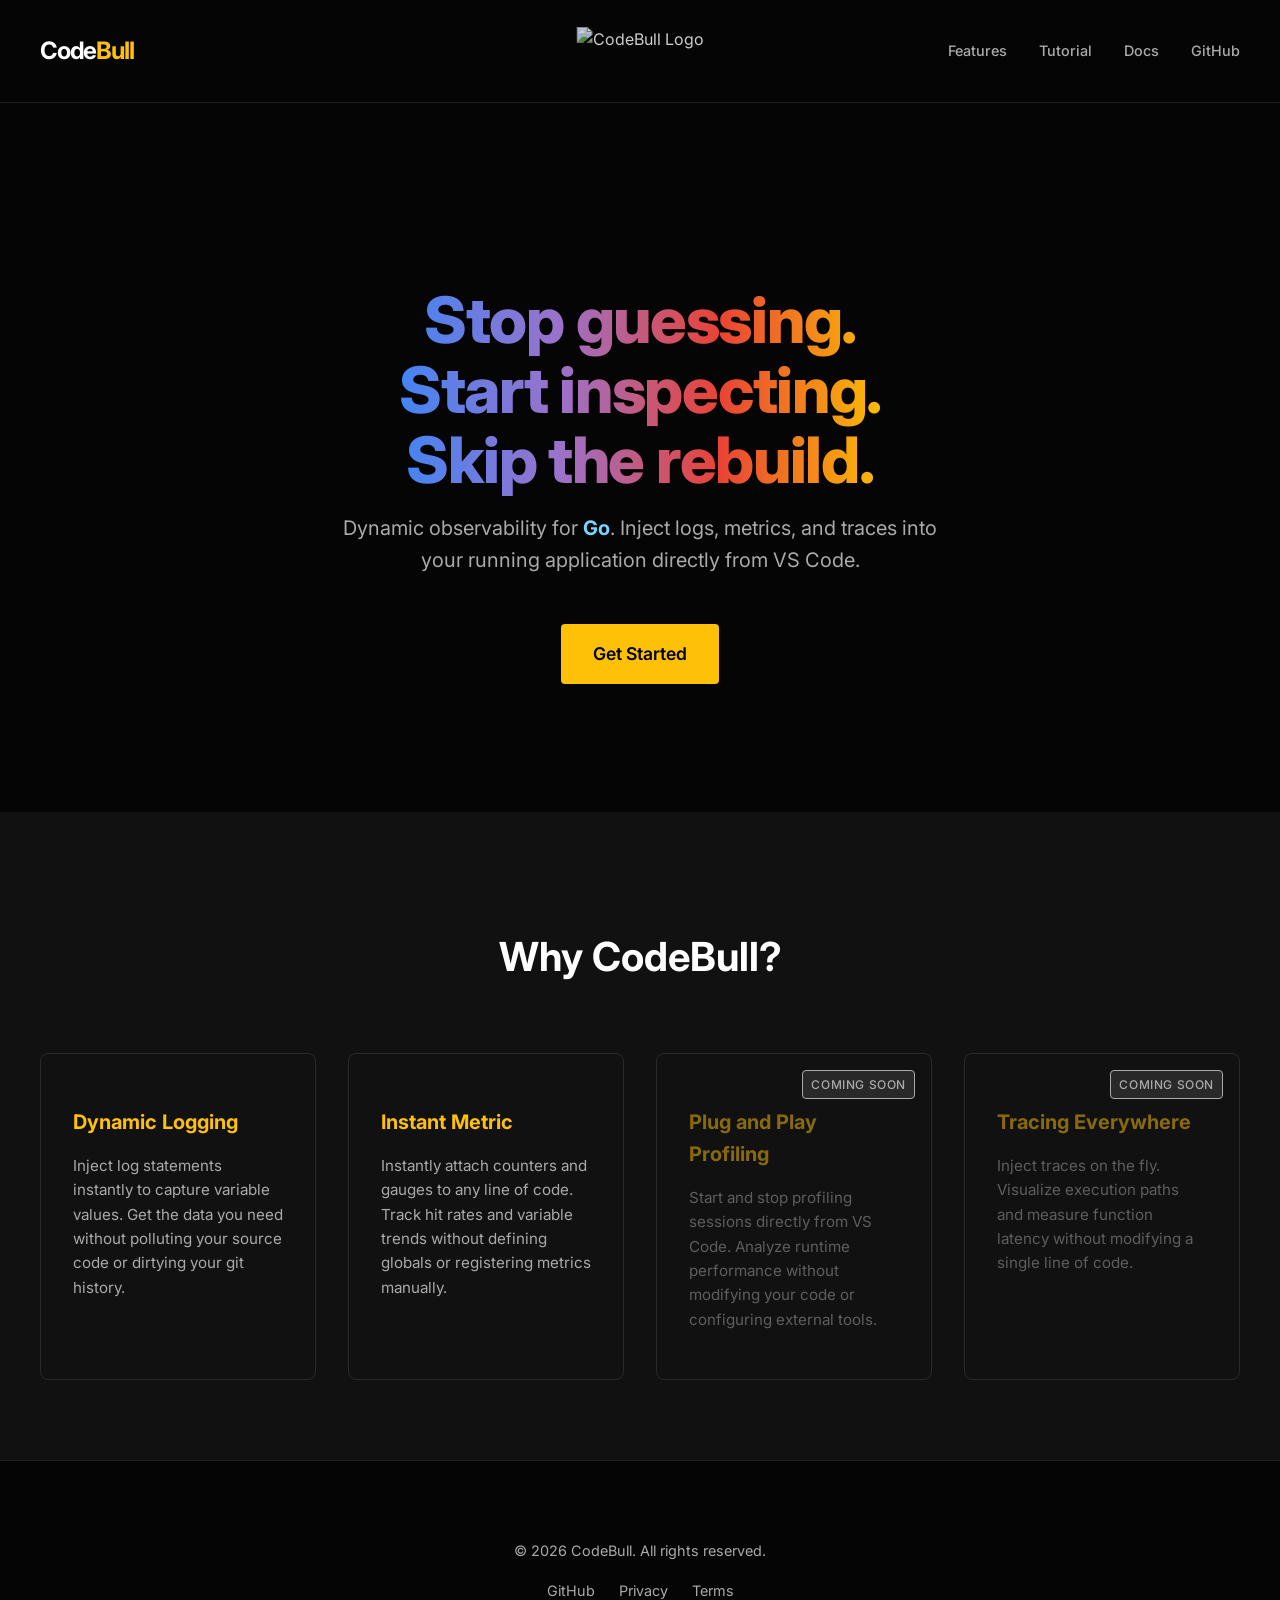
==== index.html @ eef42be6 "update website" ====
<!DOCTYPE html>
<html lang="en">

<head>
    <meta charset="UTF-8">
    <meta name="viewport" content="width=device-width, initial-scale=1.0">
    <title>CodeBull - Dynamic Instrument Solution</title>
    <link rel="stylesheet" href="style.css">
    <link rel="preconnect" href="https://fonts.googleapis.com">
    <link rel="preconnect" href="https://fonts.gstatic.com" crossorigin>
    <link href="https://fonts.googleapis.com/css2?family=Inter:wght@400;500;700;800&display=swap" rel="stylesheet">
</head>

<body>
    <header>
        <div class="container">
            <div class="logo">
                Code<span>Bull</span>
            </div>
            <div class="header-logo-center">
                <img src="asset/codebull-logo.png" alt="CodeBull Logo">
            </div>
            <nav>
                <ul>
                    <li><a href="index.html#features">Features</a></li>
                    <li><a href="tutorial.html">Tutorial</a></li>
                    <li><a href="docs.html">Docs</a></li>
                    <li><a href="https://github.com/0xbu11/codebull-extension" target="_blank">GitHub</a></li>
                </ul>
            </nav>
        </div>
    </header>

    <main>
        <section class="hero">
            <div class="container">
                <h1>Stop guessing.<br>Start inspecting.<br>Skip the rebuild.</h1>
                <p>Dynamic observability for <span class="highlight-go">Go</span>. Inject logs, metrics, and traces into
                    your running application directly
                    from VS Code.</p>
                <a href="https://marketplace.visualstudio.com/items?itemName=0xbu11.codebull" class="btn">Get
                    Started</a>
            </div>
        </section>

        <section id="features" class="features">
            <div class="container">
                <h2>Why CodeBull?</h2>
                <div class="grid">
                    <div class="feature-card">
                        <h3>Dynamic Logging</h3>
                        <p>Inject log statements instantly to capture variable values. Get the data you need without
                            polluting your source code or dirtying your git history.</p>
                    </div>
                    <div class="feature-card">
                        <h3>Instant Metric</h3>
                        <p>Instantly attach counters and gauges to any line of code. Track hit rates and variable trends
                            without defining globals or registering metrics manually.</p>
                    </div>
                    <div class="feature-card coming-soon">
                        <span class="coming-soon-badge">Coming Soon</span>
                        <h3>Plug and Play Profiling</h3>
                        <p>Start and stop profiling sessions directly from VS Code. Analyze runtime performance without
                            modifying your code or configuring external tools.</p>
                    </div>
                    <div class="feature-card coming-soon">
                        <span class="coming-soon-badge">Coming Soon</span>
                        <h3>Tracing Everywhere</h3>
                        <p>Inject traces on the fly. Visualize execution paths and measure function latency without
                            modifying a single line of code.</p>
                    </div>
                </div>
            </div>
        </section>
    </main>

    <footer>
        <div class="container">
            <p>&copy; 2026 CodeBull. All rights reserved.</p>
            <div class="links">
                <a href="https://github.com/0xbu11/codebull-extension">GitHub</a>
                <a href="#">Privacy</a>
                <a href="#">Terms</a>
            </div>
        </div>
    </footer>
</body>

</html>
---- style.css ----
/* Basic Setup */
:root {
  --color-bg: #050505;
  --color-text: #ffffff;
  --color-text-secondary: #aaaaaa;
  --color-accent: #FFC107;
  --color-accent-hover: #FFD54F;
  --color-surface: #111111;
  --font-family: 'Inter', system-ui, -apple-system, sans-serif;
  --max-width: 1200px;
  --spacing-unit: 1.5rem;
}

body {
  margin: 0;
  padding: 0;
  font-family: var(--font-family);
  background-color: var(--color-bg);
  color: var(--color-text);
  line-height: 1.6;
}

a {
  text-decoration: none;
  color: inherit;
  transition: color 0.2s;
}

a:hover {
  color: var(--color-accent);
}

/* Layout */
.container {
  max-width: var(--max-width);
  margin: 0 auto;
  padding: 0 var(--spacing-unit);
}

/* Header */
header {
  padding: 2rem 0;
  border-bottom: 1px solid rgba(255, 255, 255, 0.1);
}

header .container {
  display: flex;
  justify-content: space-between;
  align-items: center;
  position: relative;
}

.header-logo-center {
  position: absolute;
  left: 50%;
  top: 50%;
  transform: translate(-50%, -50%);
}

.header-logo-center img {
  height: 48px;
  width: auto;
  display: block;
  opacity: 0.8;
}

.logo {
  font-size: 1.5rem;
  font-weight: 700;
  letter-spacing: -0.05em;
}

.logo span {
  color: var(--color-accent);
}

nav ul {
  list-style: none;
  display: flex;
  gap: 2rem;
  margin: 0;
  padding: 0;
}

nav a {
  font-size: 0.9rem;
  font-weight: 500;
  color: var(--color-text-secondary);
}

nav a:hover,
nav a.active {
  color: var(--color-text);
}

/* Hero */
.hero {
  padding: 8rem 0;
  text-align: center;
}

.hero h1 {
  font-size: 4rem;
  font-weight: 800;
  margin-bottom: 1rem;
  line-height: 1.1;
  letter-spacing: -0.02em;
  background: linear-gradient(90deg, #4285F4, #9B72CB, #EA4335, #FBBC04);
  -webkit-background-clip: text;
  background-clip: text;
  color: transparent;
  width: fit-content;
  margin-left: auto;
  margin-right: auto;
}

.hero p {
  font-size: 1.25rem;
  color: var(--color-text-secondary);
  max-width: 600px;
  margin: 0 auto 3rem;
}

.highlight-go {
  color: #79D4FD;
  font-weight: 700;
}

.btn {
  display: inline-block;
  background-color: var(--color-accent);
  color: #000;
  padding: 1rem 2rem;
  border-radius: 4px;
  font-weight: 600;
  font-size: 1.1rem;
  transition: transform 0.2s, background-color 0.2s;
}

.btn:hover {
  background-color: var(--color-accent-hover);
  transform: translateY(-2px);
  color: #000;
}

/* Features */
.features {
  padding: 5rem 0;
  background-color: var(--color-surface);
}

.features h2 {
  text-align: center;
  font-size: 2.5rem;
  margin-bottom: 4rem;
}

.grid {
  display: grid;
  grid-template-columns: repeat(auto-fit, minmax(250px, 1fr));
  gap: 2rem;
}

.feature-card {
  padding: 2rem;
  border: 1px solid rgba(255, 255, 255, 0.1);
  border-radius: 8px;
  border-radius: 8px;
  transition: border-color 0.2s;
  position: relative;
  overflow: hidden;
}

.coming-soon-badge {
  position: absolute;
  top: 1rem;
  right: 1rem;
  background-color: rgba(255, 255, 255, 0.1);
  color: var(--color-icon);
  border: 1px solid var(--color-text-secondary);
  padding: 0.25rem 0.5rem;
  border-radius: 4px;
  font-size: 0.75rem;
  font-weight: 500;
  text-transform: uppercase;
  letter-spacing: 0.05em;
  color: var(--color-text-secondary);
}

.feature-card.coming-soon h3,
.feature-card.coming-soon p {
  opacity: 0.5;
}

.feature-card:hover {
  border-color: var(--color-accent);
}

.feature-card h3 {
  font-size: 1.25rem;
  margin-bottom: 1rem;
  color: var(--color-accent);
}

.feature-card p {
  color: var(--color-text-secondary);
  font-size: 0.95rem;
}

/* Footer */
footer {
  padding: 4rem 0;
  text-align: center;
  color: var(--color-text-secondary);
  border-top: 1px solid rgba(255, 255, 255, 0.1);
  font-size: 0.9rem;
}

footer .links {
  margin-top: 1rem;
  display: flex;
  justify-content: center;
  gap: 1.5rem;
}

/* Tutorial Page */
.page-header {
  padding: 6rem 0 4rem;
  text-align: center;
  background: linear-gradient(180deg, rgba(66, 133, 244, 0.05) 0%, transparent 100%);
}

.page-header h1 {
  font-size: 3rem;
  font-weight: 800;
  margin-bottom: 1rem;
}

.page-header p {
  font-size: 1.2rem;
  color: var(--color-text-secondary);
  max-width: 600px;
  margin: 0 auto;
}

.tutorial-steps {
  padding: 4rem 0;
}

.step {
  display: flex;
  align-items: center;
  gap: 4rem;
  margin-bottom: 6rem;
}

.step:nth-child(even) {
  flex-direction: row-reverse;
}

.step-content {
  flex: 1;
  position: relative;
}

.step-number {
  font-size: 6rem;
  font-weight: 900;
  color: rgba(255, 255, 255, 0.05);
  position: absolute;
  top: -3rem;
  left: -1rem;
  z-index: -1;
}

.step-content h2 {
  font-size: 2rem;
  margin-bottom: 1rem;
  color: var(--color-accent);
}

.step-content p {
  font-size: 1.1rem;
  color: var(--color-text-secondary);
}

.step-image {
  flex: 1;
  background: var(--color-surface);
  border: 1px solid rgba(255, 255, 255, 0.1);
  border-radius: 8px;
  overflow: hidden;
  box-shadow: 0 4px 20px rgba(0, 0, 0, 0.3);
  position: relative;
  /* For zoom hint positioning */
}

.step-image img {
  width: 100%;
  height: auto;
  display: block;
  cursor: zoom-in;
  /* Indicate clickable */
  transition: transform 0.3s ease;
}

/* Zoom hint on hover */
.step-image:hover::after {
  content: "Click to zoom";
  position: absolute;
  bottom: 1rem;
  right: 1rem;
  background: rgba(0, 0, 0, 0.8);
  color: #fff;
  padding: 0.5rem 1rem;
  border-radius: 20px;
  font-size: 0.85rem;
  font-weight: 500;
  opacity: 0;
  pointer-events: none;
  transition: opacity 0.3s ease;
  backdrop-filter: blur(4px);
  border: 1px solid rgba(255, 255, 255, 0.1);
}

.step-image:hover:has(img)::after {
  opacity: 1;
}

/* Fallback for browsers not supporting :has or if the previous selector is too specific/tricky */
/* Simplified version that assumes .step-image has an img if we want to show the hint. 
   Actually, strict CSS :has support might be limited in some envs, but we'll assume modern. 
   If not, just .step-image:hover::after is fine, but it might show on placeholders. 
   Let's just use a JS class or rely on the fact that placeholders don't have img tags usually or we can target .step-image img directly? 
   No, the ::after needs to be on the container usually to be positioned relative to it EASILY using absolute positioning.
   
   Better approach: Only apply the hint if it contains an image.
   Since I cannot assume :has, I will just apply it to .step-image and maybe I should add a specific class like 'zoomable' to those with images in HTML?
   Or just let it be. If a placeholder is there, "Click to zoom" might appear.
   Wait, placeholders are .placeholder-img divs. They don't have the <img> tag directly inside .step-image usually?
   Looking at HTML:
   <div class="step-image">
      <div class="placeholder-img">...</div>
   </div>
   vs
   <div class="step-image">
      <img ...>
   </div>
   
   So I can target `.step-image:has(img):hover::after`. 
   If :has is not available, I'll just accept it might show on placeholders (which is not ideal) 
   OR I'll modify the HTML to add a class `zoomable` to the parent div. 
   I'll modify HTML to add `zoomable` class to the `.step-image` divs that contain images. 
   That's safer.
*/

.step-image.has-image {
  cursor: zoom-in;
}

.step-image.has-image:hover::after {
  content: "Click to zoom";
  position: absolute;
  bottom: 1rem;
  right: 1rem;
  background: rgba(0, 0, 0, 0.8);
  color: #fff;
  padding: 0.5rem 1rem;
  border-radius: 20px;
  font-size: 0.85rem;
  font-weight: 500;
  opacity: 1;
  /* Triggered by hover on parent */
  pointer-events: none;
  animation: fadeIn 0.3s;
  backdrop-filter: blur(4px);
  border: 1px solid rgba(255, 255, 255, 0.1);
}

/* Hide it by default for the transition logic - actually opacity 0 to 1 on hover is better */
.step-image.has-image::after {
  content: "Click to zoom";
  position: absolute;
  bottom: 1rem;
  right: 1rem;
  background: rgba(0, 0, 0, 0.8);
  color: #fff;
  padding: 0.5rem 1rem;
  border-radius: 20px;
  font-size: 0.85rem;
  font-weight: 500;
  opacity: 0;
  pointer-events: none;
  transition: opacity 0.3s ease;
  backdrop-filter: blur(4px);
  border: 1px solid rgba(255, 255, 255, 0.1);
}

.placeholder-img {
  width: 100%;
  height: 300px;
  display: flex;
  align-items: center;
  justify-content: center;
  background: #1e1e1e;
  color: #555;
  font-family: monospace;
  font-size: 1.2rem;
}

@media (max-width: 768px) {

  .step,
  .step:nth-child(even) {
    flex-direction: column;
    gap: 2rem;
  }

  .hero h1 {
    font-size: 2.5rem;
  }
}

/* Lightbox Modal */
.image-modal {
  display: none;
  position: fixed;
  z-index: 1000;
  top: 0;
  left: 0;
  width: 100%;
  height: 100%;
  background-color: rgba(0, 0, 0, 0.95);
  align-items: center;
  justify-content: center;
  opacity: 0;
  transition: opacity 0.3s ease;
  backdrop-filter: blur(5px);
}

.image-modal.active {
  display: flex;
  opacity: 1;
}

.image-modal img {
  max-width: 90%;
  max-height: 90%;
  object-fit: contain;
  border-radius: 4px;
  box-shadow: 0 0 30px rgba(0, 0, 0, 0.5);
  transform: scale(0.95);
  transition: transform 0.3s cubic-bezier(0.175, 0.885, 0.32, 1.275);
}

.image-modal.active img {
  transform: scale(1);
}

.image-modal-close {
  position: absolute;
  top: 2rem;
  right: 2rem;
  color: #fff;
  font-size: 2.5rem;
  cursor: pointer;
  background: none;
  border: none;
  padding: 0;
  line-height: 1;
  opacity: 0.7;
  transition: all 0.2s;
  width: 40px;
  height: 40px;
  display: flex;
  align-items: center;
  justify-content: center;
  border-radius: 50%;
}

.image-modal-close:hover {
  opacity: 1;
  background: rgba(255, 255, 255, 0.1);
}

/* Documentation Layout */
.docs-container {
  max-width: var(--max-width);
  margin: 0 auto;
  padding: 2rem var(--spacing-unit);
  display: flex;
  gap: 3rem;
  min-height: calc(100vh - 80px - 150px);
  /* Adjust based on header/footer height */
}

.docs-sidebar {
  width: 250px;
  flex-shrink: 0;
  position: sticky;
  top: 2rem;
  align-self: flex-start;
  border-right: 1px solid rgba(255, 255, 255, 0.1);
  padding-right: 1rem;
}

.docs-sidebar nav ul {
  display: flex;
  flex-direction: column;
  gap: 0.8rem;
}

.docs-sidebar nav a {
  color: var(--color-text-secondary);
  font-size: 0.95rem;
  display: block;
  padding: 0.2rem 0;
}

.docs-sidebar nav ul ul {
  margin-left: 1rem;
  margin-top: 0.5rem;
  border-left: 1px solid rgba(255, 255, 255, 0.1);
  padding-left: 1rem;
  gap: 0.5rem;
}

.docs-sidebar nav a:hover {
  color: var(--color-accent);
}

.docs-content {
  flex: 1;
  max-width: 800px;
}

.docs-content section {
  margin-bottom: 4rem;
  scroll-margin-top: 6rem;
  /* Hook for smooth scroll anchor positioning */
}

.docs-content h1 {
  font-size: 2.5rem;
  margin-bottom: 1.5rem;
}

.docs-content h2 {
  font-size: 1.8rem;
  margin-bottom: 1.5rem;
  padding-bottom: 0.5rem;
  border-bottom: 1px solid rgba(255, 255, 255, 0.1);
}

.docs-content h3 {
  font-size: 1.4rem;
  margin-bottom: 1rem;
  color: var(--color-accent);
}

.docs-content p,
.docs-content li {
  font-size: 1rem;
  line-height: 1.7;
  margin-bottom: 1rem;
  color: #e0e0e0;
}

.concept-card,
article {
  background: var(--color-surface);
  padding: 1.5rem;
  border-radius: 8px;
  margin-bottom: 1.5rem;
  border: 1px solid rgba(255, 255, 255, 0.05);
}

.code-block {
  background: #000;
  padding: 1rem;
  border-radius: 6px;
  border: 1px solid rgba(255, 255, 255, 0.1);
  overflow-x: auto;
  font-family: 'Fira Code', monospace;
  font-size: 0.9rem;
  color: #a5d6ff;
  margin: 1rem 0;
}

.docs-content dl dt {
  font-weight: 700;
  margin-top: 1.5rem;
  color: var(--color-text);
}

.docs-content dl dd {
  margin-left: 0;
  margin-top: 0.5rem;
  color: var(--color-text-secondary);
}

@media (max-width: 768px) {
  .docs-container {
    flex-direction: column;
  }

  .docs-sidebar {
    width: 100%;
    position: static;
    border-right: none;
    border-bottom: 1px solid rgba(255, 255, 255, 0.1);
    padding-bottom: 1rem;
    margin-bottom: 2rem;
  }
}
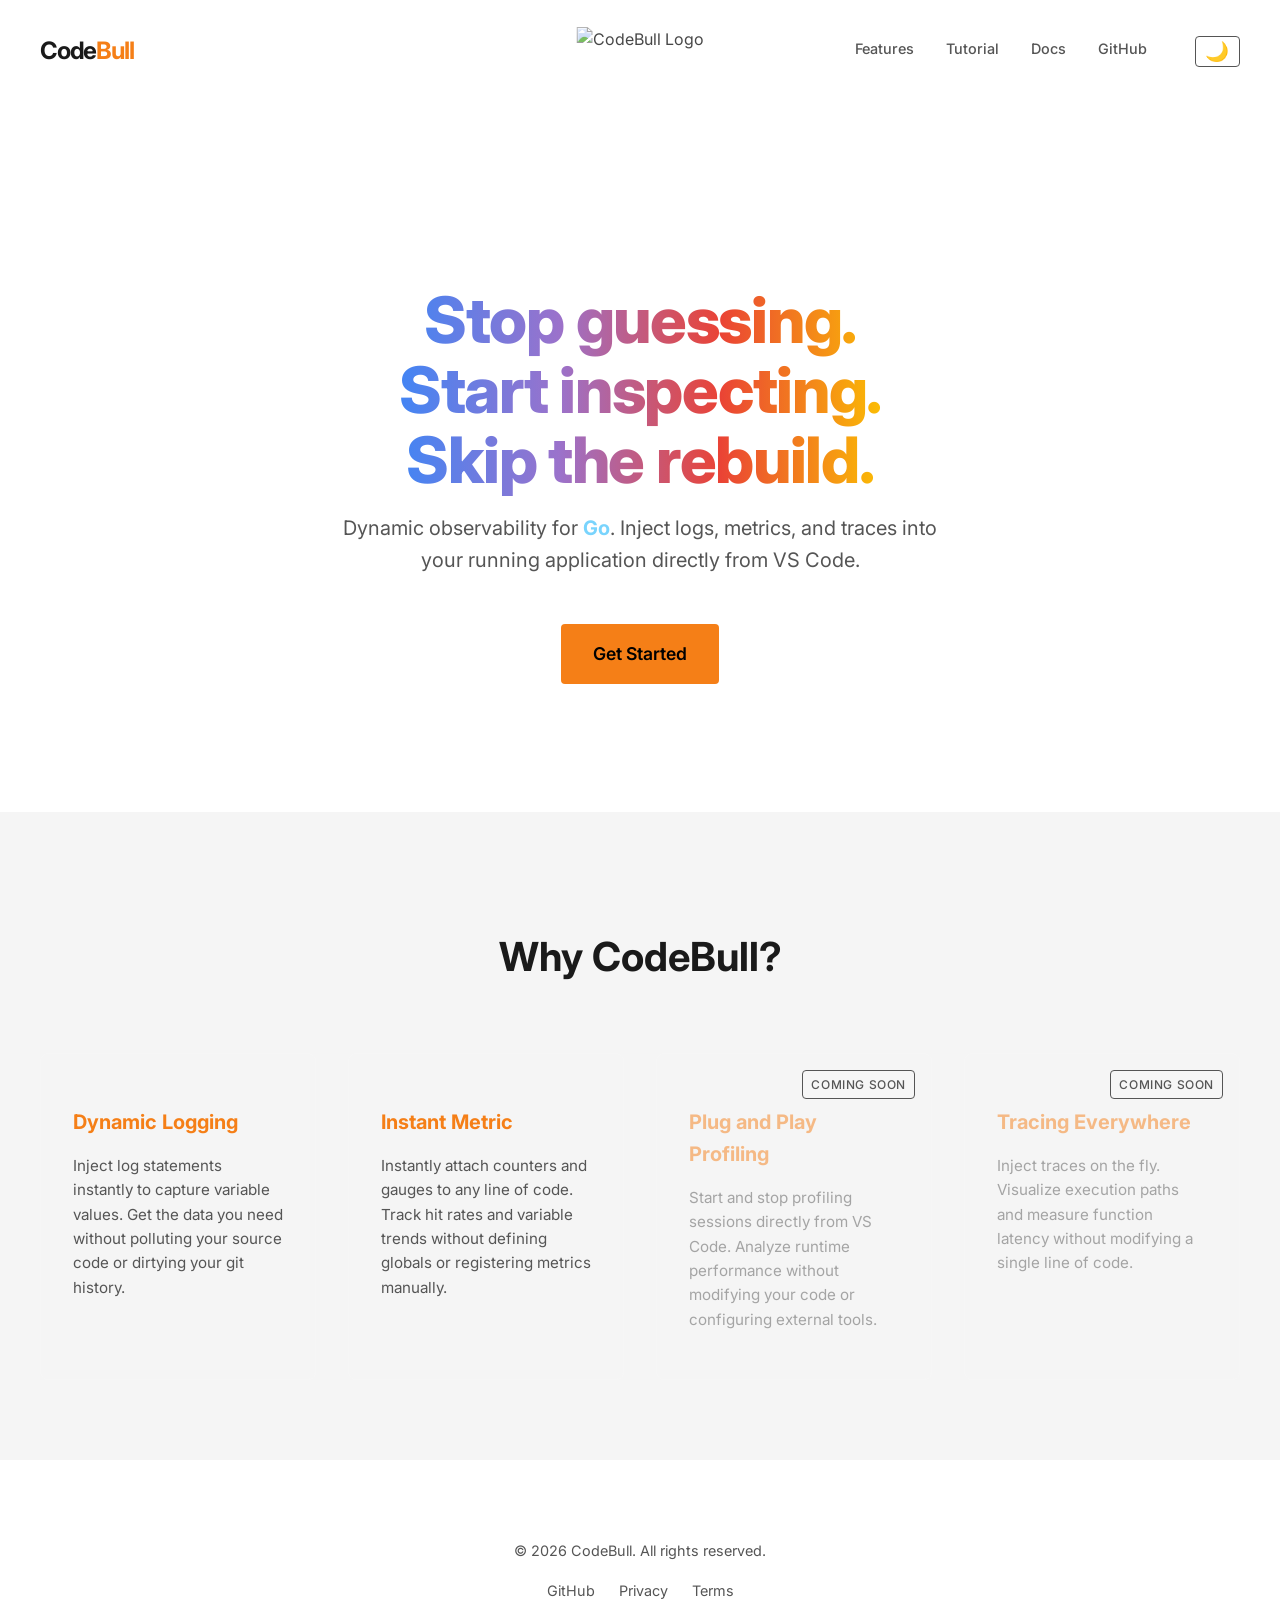
==== commit 6332f730: "add light theme" ====
--- a/index.html
+++ b/index.html
@@ -9,6 +9,7 @@
     <link rel="preconnect" href="https://fonts.googleapis.com">
     <link rel="preconnect" href="https://fonts.gstatic.com" crossorigin>
     <link href="https://fonts.googleapis.com/css2?family=Inter:wght@400;500;700;800&display=swap" rel="stylesheet">
+    <script src="theme.js"></script>
 </head>
 
 <body>
@@ -26,6 +27,7 @@
                     <li><a href="tutorial.html">Tutorial</a></li>
                     <li><a href="docs.html">Docs</a></li>
                     <li><a href="https://github.com/0xbu11/codebull-extension" target="_blank">GitHub</a></li>
+                    <li><button id="theme-toggle" class="theme-toggle" aria-label="Switch Theme">☀️</button></li>
                 </ul>
             </nav>
         </div>
--- a/style.css
+++ b/style.css
@@ -11,6 +11,46 @@
   --spacing-unit: 1.5rem;
 }
 
+[data-theme="light"] {
+  --color-bg: #ffffff;
+  --color-text: #1a1a1a;
+  --color-text-secondary: #555555;
+  --color-accent: #D32F2F;
+  /* A darker red/orange for contrast against white, or stick to gold but darker? Let's try a bold blue or keep the brand color but adjust readability. */
+  /* Actually, the hero gradient text is nice. Let's keep accent gold/yellow but make sure it's readable. */
+  --color-accent: #F57F17;
+  /* Darker Amber */
+  --color-accent-hover: #FF6F00;
+  --color-surface: #f5f5f5;
+  --color-border: #e0e0e0;
+}
+
+/* Update base styles to use --color-border where appropriate */
+:root {
+  --color-border: rgba(255, 255, 255, 0.1);
+}
+
+[data-theme="light"] header {
+  border-bottom: 1px solid var(--color-border);
+}
+
+[data-theme="light"] .feature-card,
+[data-theme="light"] footer,
+[data-theme="light"] .step-image,
+[data-theme="light"] .code-block,
+[data-theme="light"] .docs-sidebar,
+[data-theme="light"] .docs-content h2,
+[data-theme="light"] .concept-card,
+[data-theme="light"] article {
+  border-color: var(--color-border);
+}
+
+[data-theme="light"] .code-block {
+  background: #f0f0f0;
+  color: #24292e;
+}
+
+
 body {
   margin: 0;
   padding: 0;
@@ -91,6 +131,26 @@
 nav a:hover,
 nav a.active {
   color: var(--color-text);
+}
+
+.theme-toggle {
+  background: none;
+  border: 1px solid var(--color-text-secondary);
+  color: var(--color-text);
+  cursor: pointer;
+  font-size: 1.2rem;
+  padding: 0.2rem 0.6rem;
+  border-radius: 4px;
+  transition: all 0.2s;
+  display: flex;
+  align-items: center;
+  justify-content: center;
+  margin-left: 1rem;
+}
+
+.theme-toggle:hover {
+  border-color: var(--color-accent);
+  color: var(--color-accent);
 }
 
 /* Hero */
@@ -612,4 +672,10 @@
     padding-bottom: 1rem;
     margin-bottom: 2rem;
   }
+}
+
+.code-block.has-image img {
+  width: 67%;
+  height: auto;
+  display: block;
 }
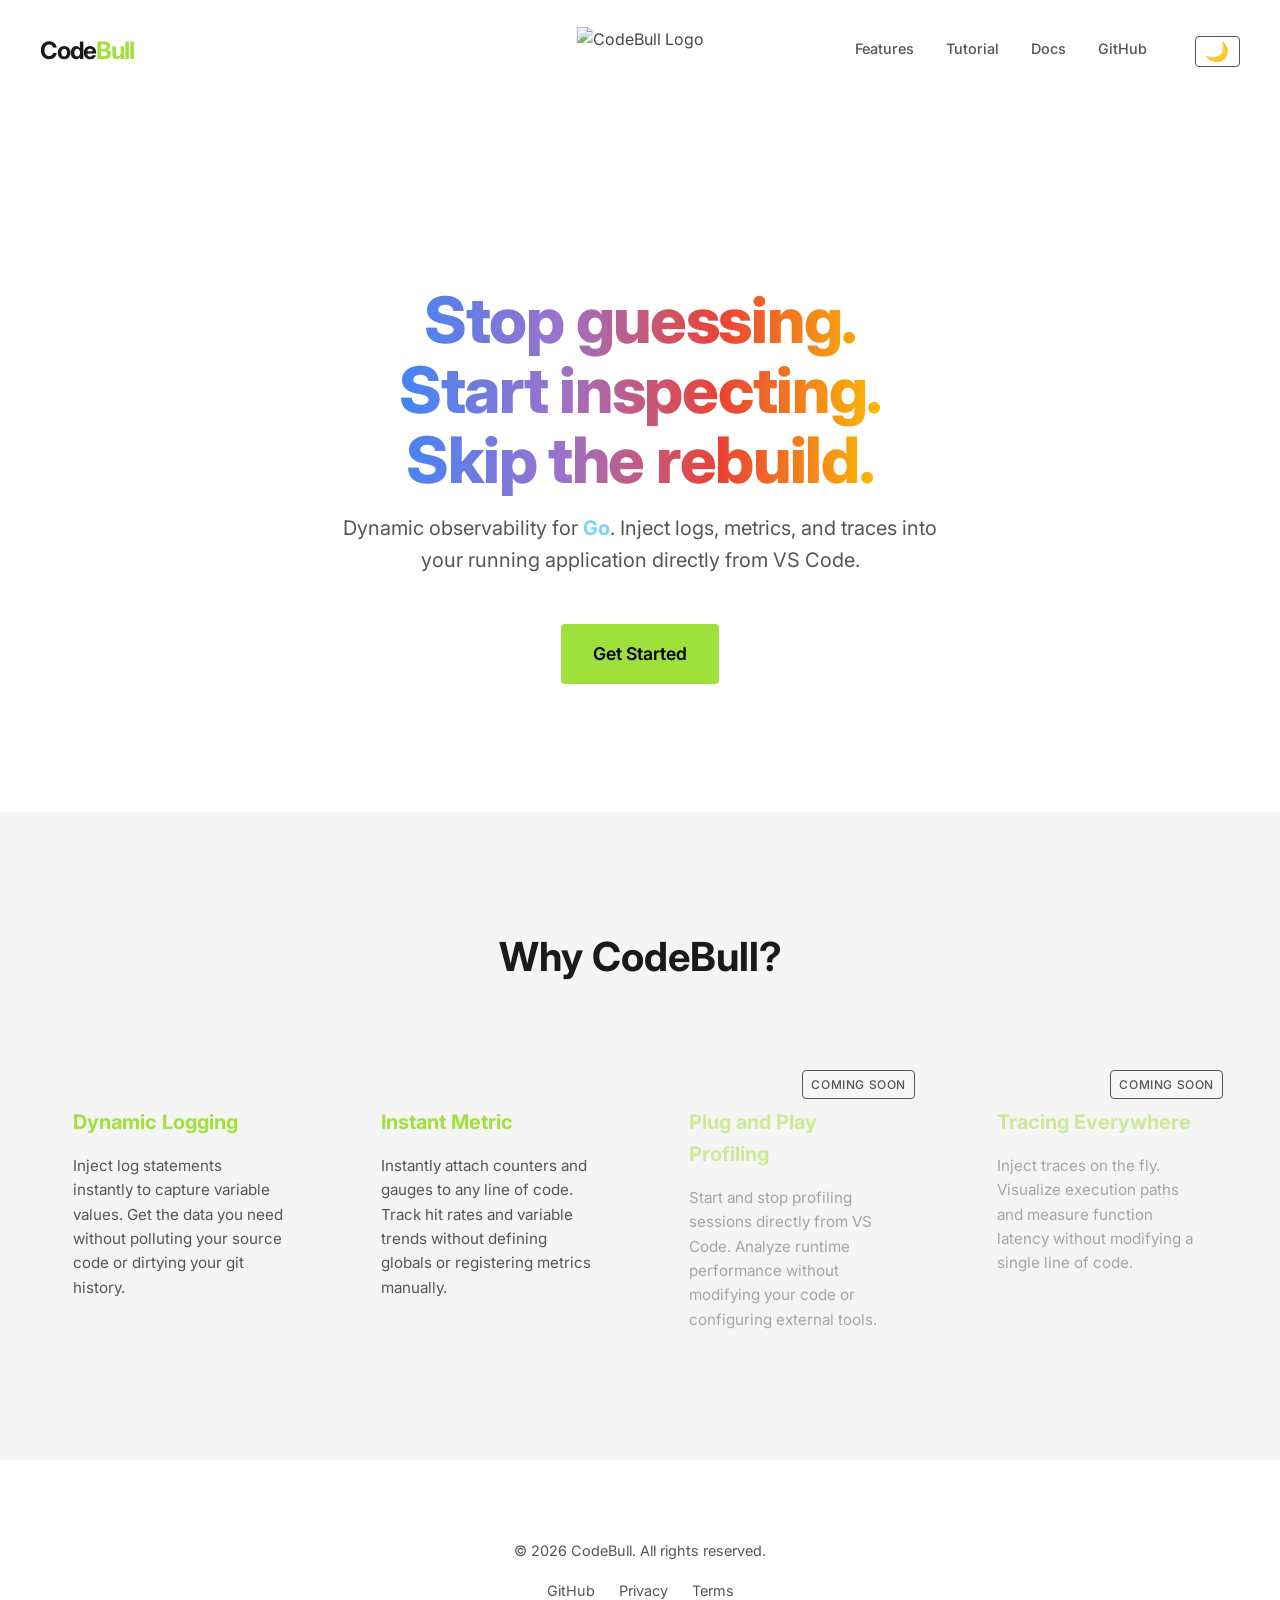
==== commit f9fea287: "update website" ====
--- a/index.html
+++ b/index.html
@@ -5,7 +5,7 @@
     <meta charset="UTF-8">
     <meta name="viewport" content="width=device-width, initial-scale=1.0">
     <title>CodeBull - Dynamic Instrument Solution</title>
-    <link rel="stylesheet" href="style.css">
+    <link rel="stylesheet" href="style.css?v=2">
     <link rel="preconnect" href="https://fonts.googleapis.com">
     <link rel="preconnect" href="https://fonts.gstatic.com" crossorigin>
     <link href="https://fonts.googleapis.com/css2?family=Inter:wght@400;500;700;800&display=swap" rel="stylesheet">
--- a/style.css
+++ b/style.css
@@ -15,12 +15,11 @@
   --color-bg: #ffffff;
   --color-text: #1a1a1a;
   --color-text-secondary: #555555;
-  --color-accent: #D32F2F;
-  /* A darker red/orange for contrast against white, or stick to gold but darker? Let's try a bold blue or keep the brand color but adjust readability. */
-  /* Actually, the hero gradient text is nice. Let's keep accent gold/yellow but make sure it's readable. */
-  --color-accent: #F57F17;
-  /* Darker Amber */
-  --color-accent-hover: #FF6F00;
+  /* --color-accent: #D32F2F; */
+  /* --color-accent: #F57F17; Old Orange */
+  /* Hellcat Green - User preferred specific brand color */
+  --color-accent: #A0E03A;
+  --color-accent-hover: #8EC632;
   --color-surface: #f5f5f5;
   --color-border: #e0e0e0;
 }
@@ -580,7 +579,7 @@
 .docs-sidebar nav ul ul {
   margin-left: 1rem;
   margin-top: 0.5rem;
-  border-left: 1px solid rgba(255, 255, 255, 0.1);
+  border-left: 1px solid var(--color-border);
   padding-left: 1rem;
   gap: 0.5rem;
 }
@@ -609,7 +608,7 @@
   font-size: 1.8rem;
   margin-bottom: 1.5rem;
   padding-bottom: 0.5rem;
-  border-bottom: 1px solid rgba(255, 255, 255, 0.1);
+  border-bottom: 1px solid var(--color-border);
 }
 
 .docs-content h3 {
@@ -623,7 +622,7 @@
   font-size: 1rem;
   line-height: 1.7;
   margin-bottom: 1rem;
-  color: #e0e0e0;
+  color: var(--color-text-secondary);
 }
 
 .concept-card,
@@ -678,4 +677,6 @@
   width: 67%;
   height: auto;
   display: block;
-}+}
+
+/* Force Refresh */
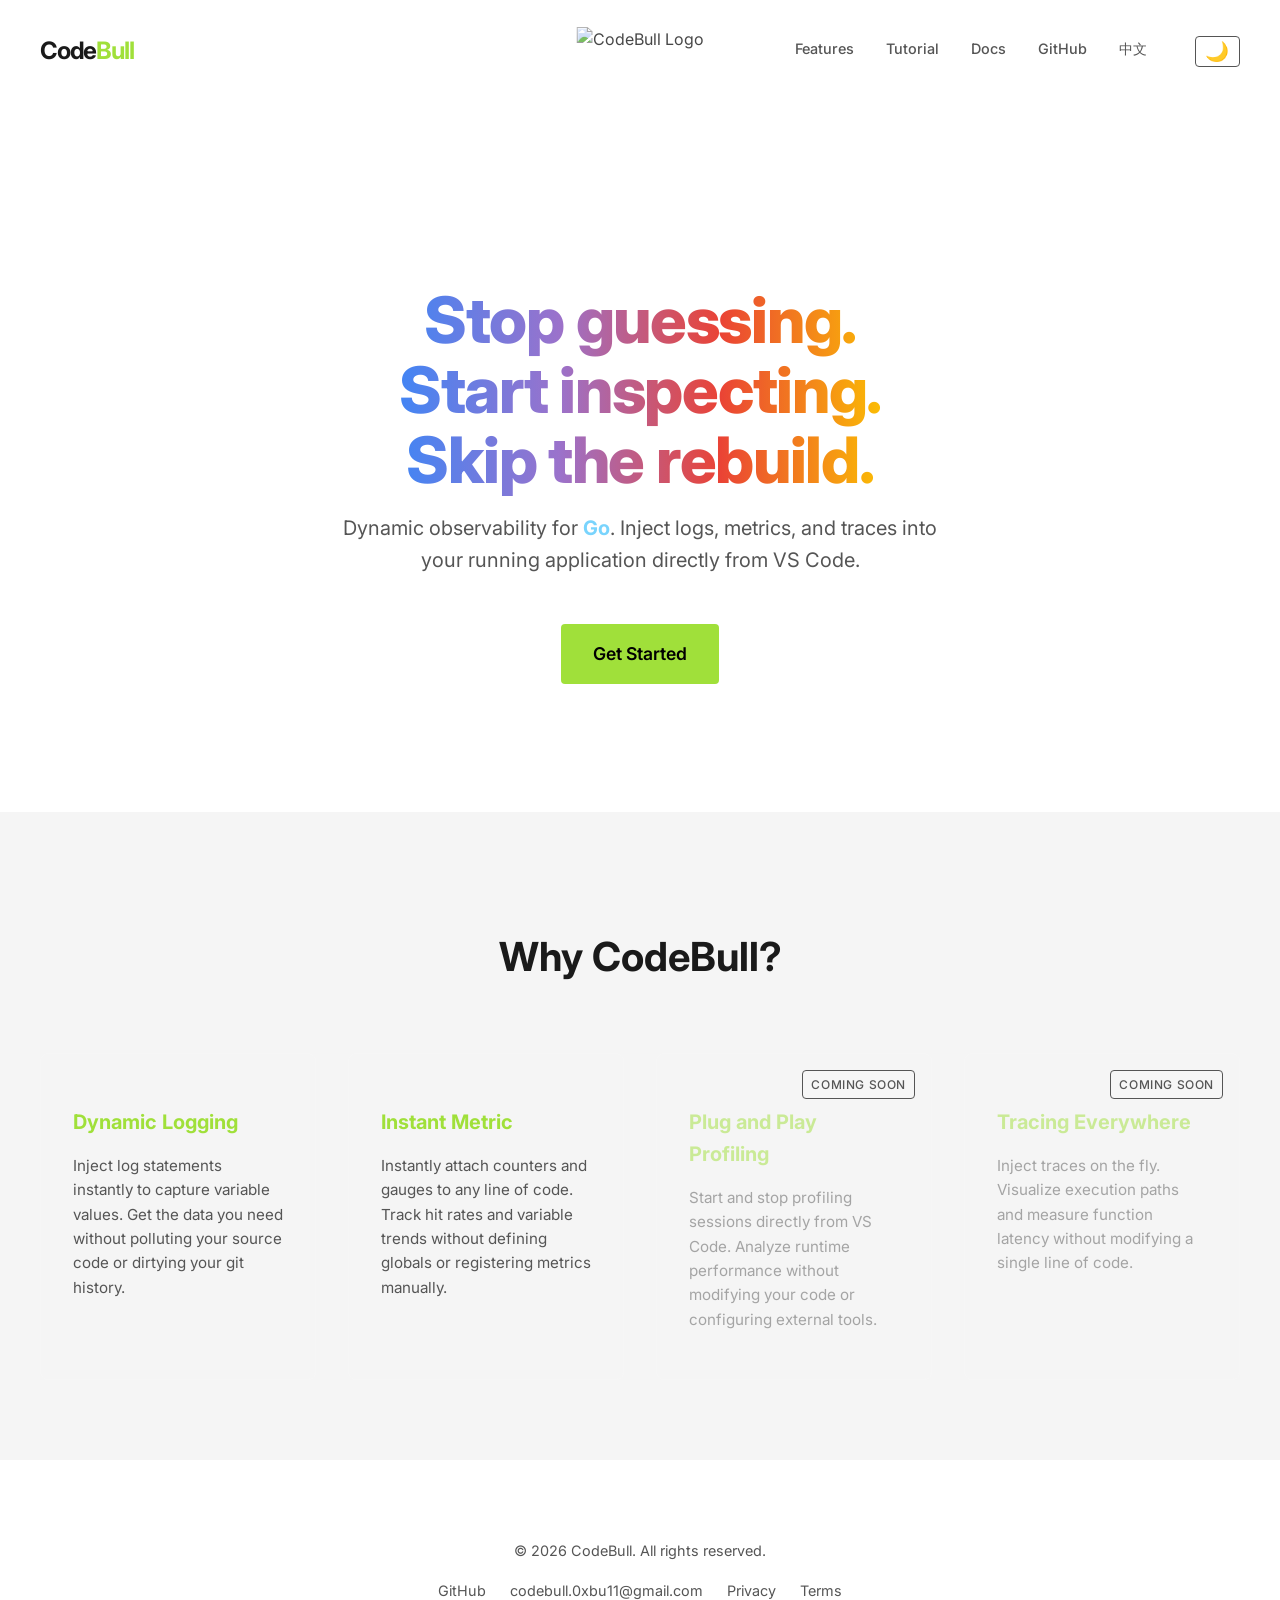
==== commit 6562eab9: "add emali" ====
--- a/index.html
+++ b/index.html
@@ -27,6 +27,7 @@
                     <li><a href="tutorial.html">Tutorial</a></li>
                     <li><a href="docs.html">Docs</a></li>
                     <li><a href="https://github.com/0xbu11/codebull-extension" target="_blank">GitHub</a></li>
+                    <li><a href="index_zh_TW.html" class="lang-switch">中文</a></li>
                     <li><button id="theme-toggle" class="theme-toggle" aria-label="Switch Theme">☀️</button></li>
                 </ul>
             </nav>
@@ -81,6 +82,7 @@
             <p>&copy; 2026 CodeBull. All rights reserved.</p>
             <div class="links">
                 <a href="https://github.com/0xbu11/codebull-extension">GitHub</a>
+                <a href="mailto:codebull.0xbu11@gmail.com">codebull.0xbu11@gmail.com</a>
                 <a href="#">Privacy</a>
                 <a href="#">Terms</a>
             </div>
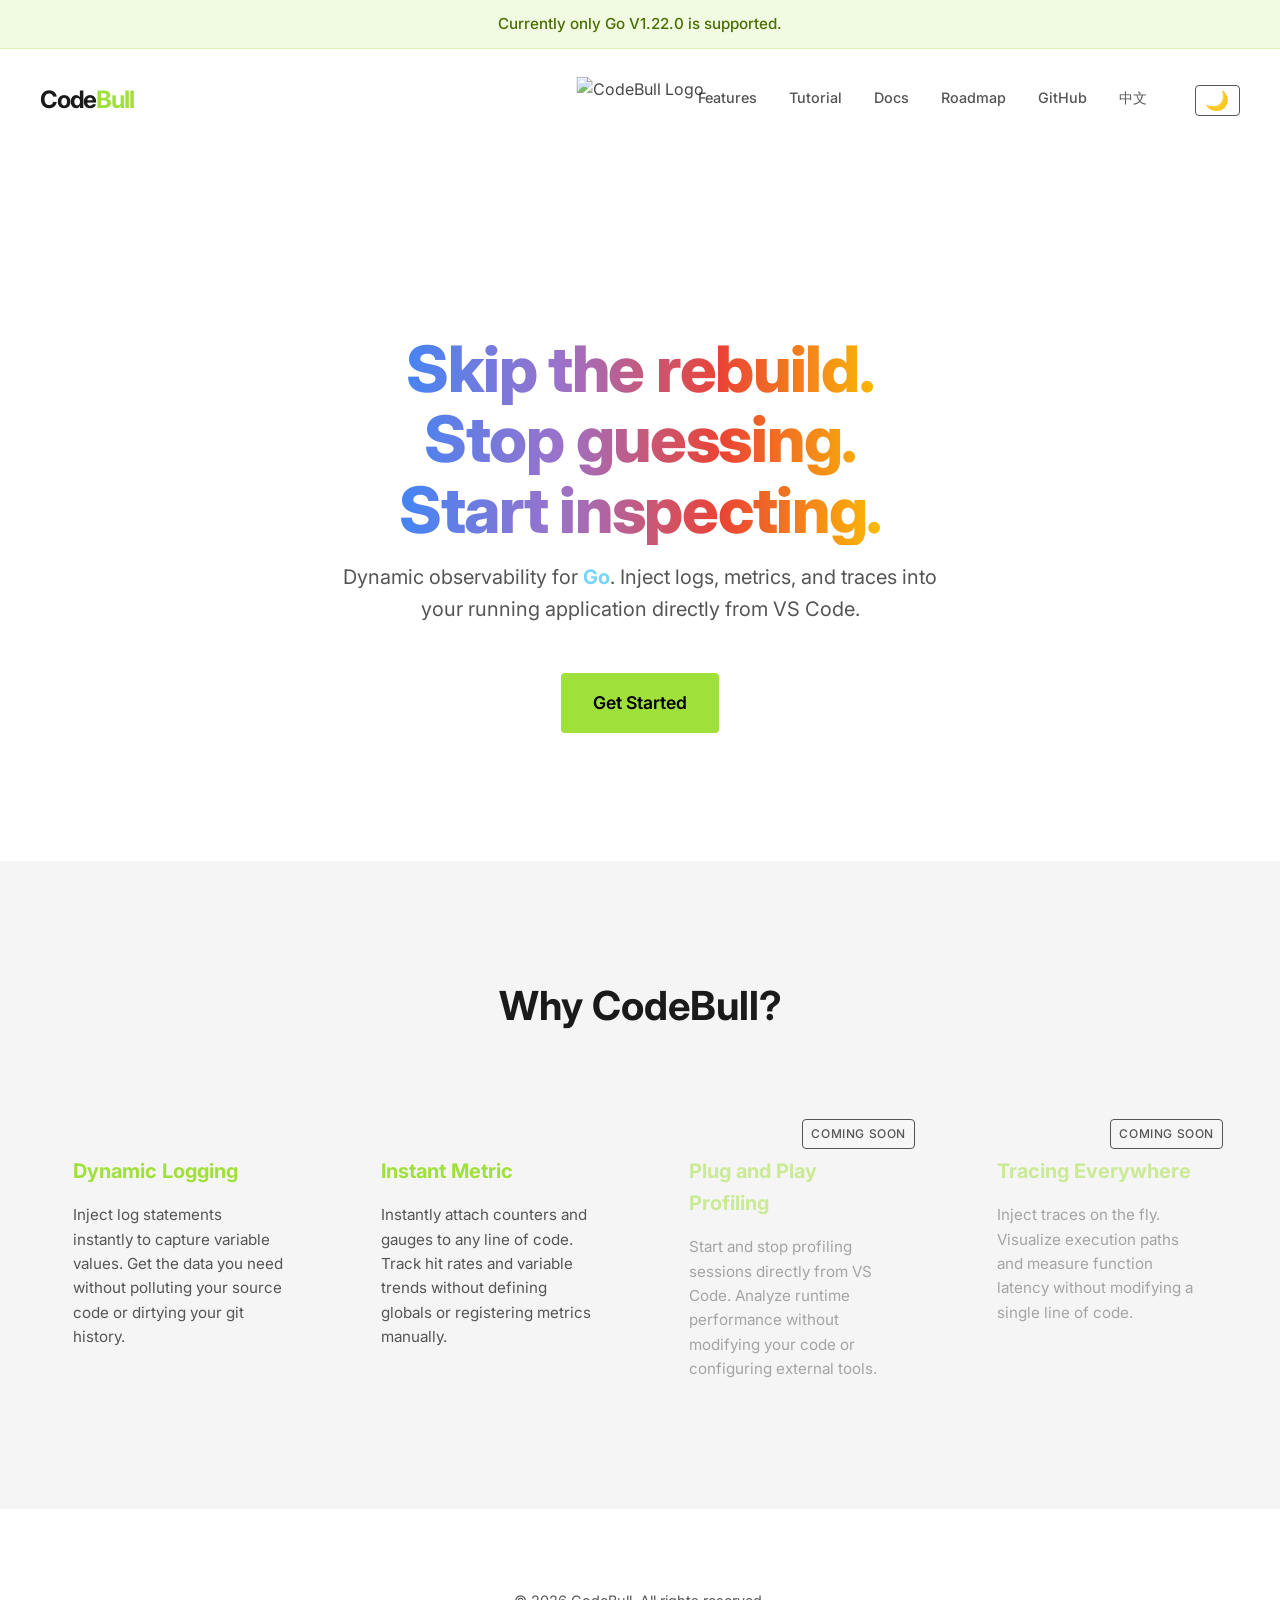
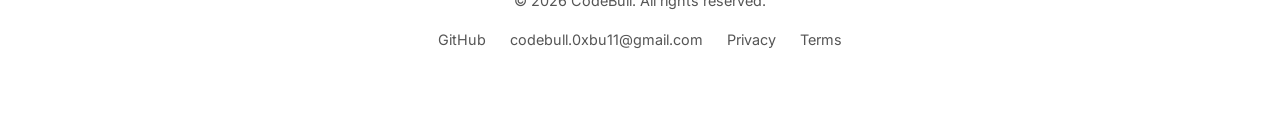
==== commit 9d7549ad: "feat: Add roadmap pages, implement a Go version support announcement banner, and enhance tutorial in" ====
--- a/index.html
+++ b/index.html
@@ -13,6 +13,9 @@
 </head>
 
 <body>
+    <div class="announcement-banner">
+        Currently only Go V1.22.0 is supported.
+    </div>
     <header>
         <div class="container">
             <div class="logo">
@@ -26,6 +29,7 @@
                     <li><a href="index.html#features">Features</a></li>
                     <li><a href="tutorial.html">Tutorial</a></li>
                     <li><a href="docs.html">Docs</a></li>
+                    <li><a href="roadmap.html">Roadmap</a></li>
                     <li><a href="https://github.com/0xbu11/codebull-extension" target="_blank">GitHub</a></li>
                     <li><a href="index_zh_TW.html" class="lang-switch">中文</a></li>
                     <li><button id="theme-toggle" class="theme-toggle" aria-label="Switch Theme">☀️</button></li>
@@ -37,7 +41,7 @@
     <main>
         <section class="hero">
             <div class="container">
-                <h1>Stop guessing.<br>Start inspecting.<br>Skip the rebuild.</h1>
+                <h1>Skip the rebuild.<br>Stop guessing.<br>Start inspecting.</h1>
                 <p>Dynamic observability for <span class="highlight-go">Go</span>. Inject logs, metrics, and traces into
                     your running application directly
                     from VS Code.</p>
--- a/style.css
+++ b/style.css
@@ -67,6 +67,23 @@
 
 a:hover {
   color: var(--color-accent);
+}
+
+/* Announcement Banner */
+.announcement-banner {
+  background-color: rgba(255, 193, 7, 0.1);
+  color: var(--color-accent);
+  text-align: center;
+  padding: 0.75rem 1rem;
+  font-size: 0.95rem;
+  font-weight: 500;
+  border-bottom: 1px solid rgba(255, 193, 7, 0.2);
+}
+
+[data-theme="light"] .announcement-banner {
+  background-color: rgba(160, 224, 58, 0.15);
+  color: #4a6e00;
+  border-bottom: 1px solid rgba(160, 224, 58, 0.3);
 }
 
 /* Layout */
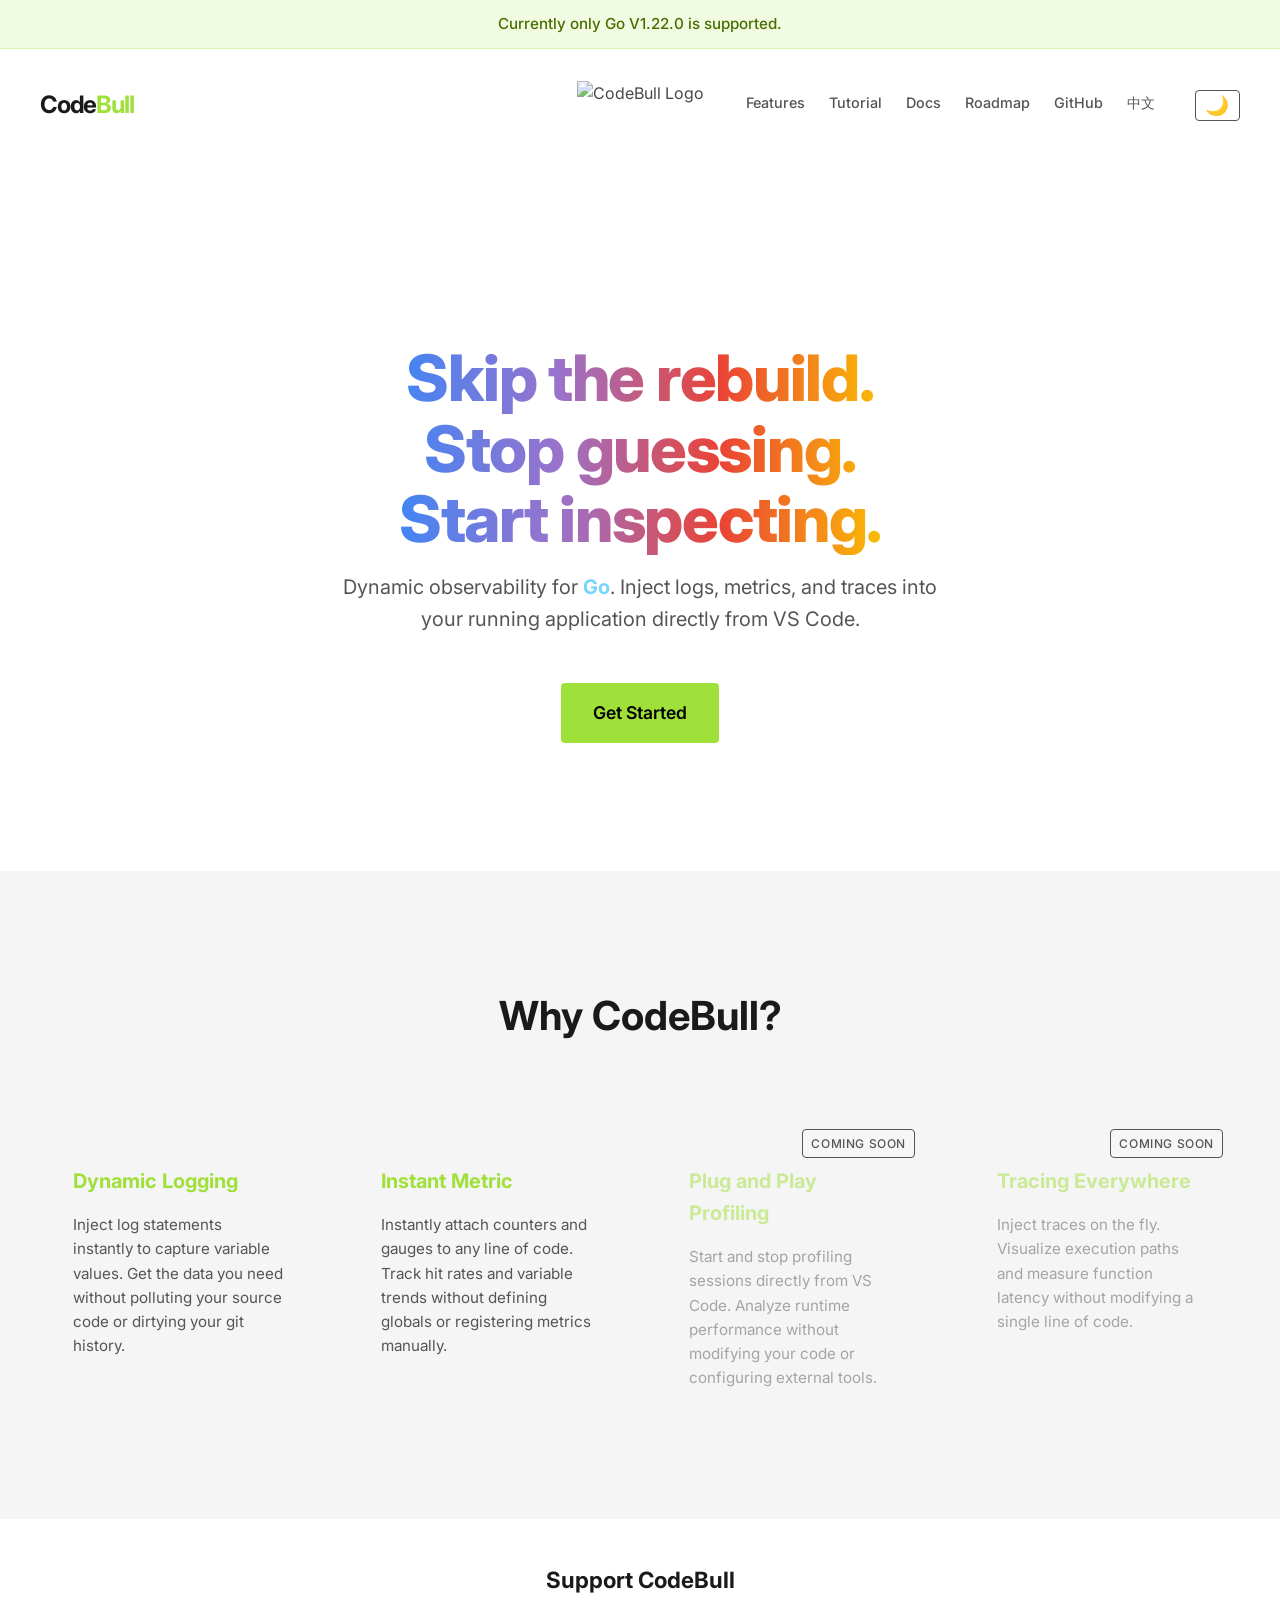
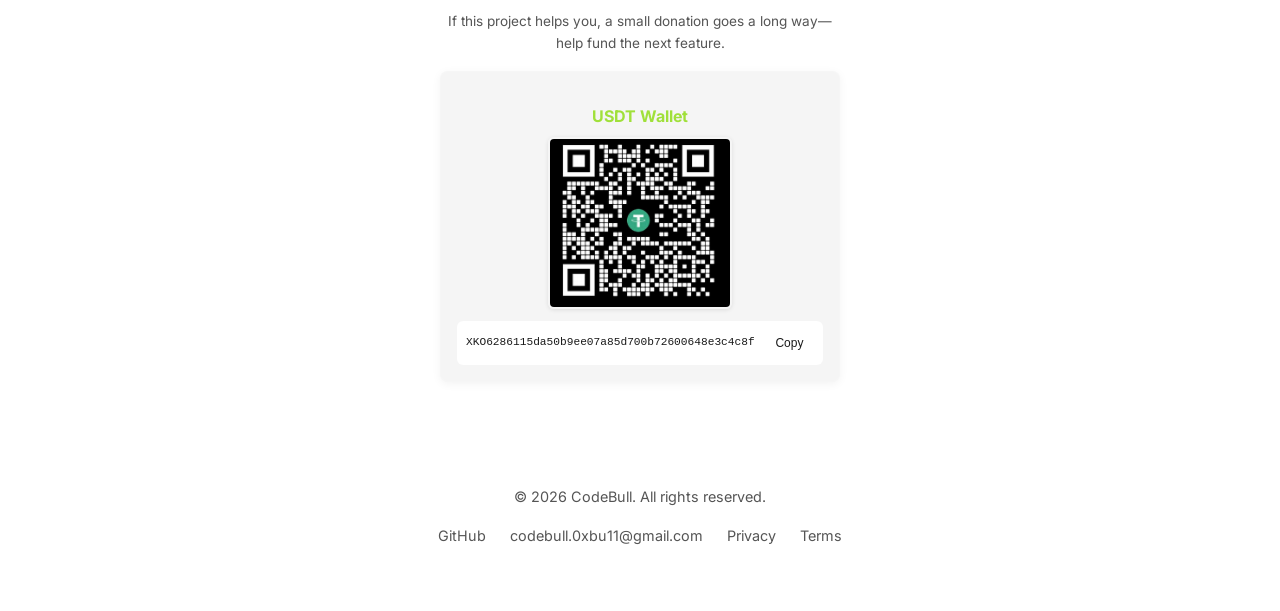
==== commit 1368f9be: "feat: Introduce donation options with USDT wallet on website pages and a 'Buy me a coffee' button in" ====
--- a/index.html
+++ b/index.html
@@ -81,6 +81,22 @@
         </section>
     </main>
 
+
+    <section class="donate-section">
+        <div class="container donate-container">
+            <h2>Support CodeBull</h2>
+            <p>If this project helps you, a small donation goes a long way—help fund the next feature.</p>
+            <div class="donate-card">
+                <h3>USDT Wallet</h3>
+                <img src="asset/usdt_wallet.png" alt="USDT Wallet QR Code" class="donate-qr">
+                <div class="wallet-address-container">
+                    <div class="wallet-address">XKO6286115da50b9ee07a85d700b72600648e3c4c8f</div>
+                    <button class="copy-btn" onclick="navigator.clipboard.writeText('XKO6286115da50b9ee07a85d700b72600648e3c4c8f').then(() => { this.innerText='Copied!'; setTimeout(() => this.innerText='Copy', 2000); })">Copy</button>
+                </div>
+            </div>
+        </div>
+    </section>
+
     <footer>
         <div class="container">
             <p>&copy; 2026 CodeBull. All rights reserved.</p>
--- a/style.css
+++ b/style.css
@@ -100,17 +100,16 @@
 }
 
 header .container {
-  display: flex;
-  justify-content: space-between;
+  display: grid;
+  grid-template-columns: 1fr auto 1fr;
   align-items: center;
   position: relative;
+  gap: 1rem;
 }
 
 .header-logo-center {
-  position: absolute;
-  left: 50%;
-  top: 50%;
-  transform: translate(-50%, -50%);
+  display: flex;
+  justify-content: center;
 }
 
 .header-logo-center img {
@@ -133,7 +132,8 @@
 nav ul {
   list-style: none;
   display: flex;
-  gap: 2rem;
+  justify-content: flex-end;
+  gap: 1.5rem;
   margin: 0;
   padding: 0;
 }
@@ -696,4 +696,91 @@
   display: block;
 }
 
-/* Force Refresh */+/* Donate Page */
+.donate-section {
+  padding: 1.5rem 0;
+  text-align: center;
+}
+
+.donate-container {
+  max-width: 400px;
+  margin: 0 auto;
+}
+
+.donate-section h2 {
+  font-size: 1.4rem;
+  margin-bottom: 0.25rem;
+}
+
+.donate-section p {
+  color: var(--color-text-secondary);
+  font-size: 0.85rem;
+  margin-bottom: 1rem;
+}
+
+.donate-card {
+  background: var(--color-surface);
+  border: 1px solid var(--color-border);
+  border-radius: 8px;
+  padding: 1rem;
+  box-shadow: 0 2px 10px rgba(0, 0, 0, 0.05);
+}
+
+.donate-card h3 {
+  font-size: 1rem;
+  margin-bottom: 0.5rem;
+  color: var(--color-accent);
+}
+
+.donate-qr {
+  width: 180px;
+  height: auto;
+  margin: 0.5rem auto;
+  display: block;
+  border-radius: 6px;
+  border: 2px solid #fff;
+}
+
+[data-theme="light"] .donate-qr {
+  border-color: #f5f5f5;
+  box-shadow: 0 1px 4px rgba(0, 0, 0, 0.1);
+}
+
+.wallet-address-container {
+  display: flex;
+  align-items: center;
+  gap: 0.5rem;
+  background: var(--color-bg);
+  border: 1px solid var(--color-border);
+  padding: 0.5rem;
+  border-radius: 6px;
+  margin-top: 0.75rem;
+}
+
+.wallet-address {
+  font-family: 'Fira Code', monospace;
+  font-size: 0.7rem;
+  color: var(--color-text);
+  word-break: break-all;
+  flex: 1;
+  text-align: left;
+}
+
+.copy-btn {
+  background: transparent;
+  border: 1px solid var(--color-border);
+  color: var(--color-text);
+  padding: 0.3rem 0.6rem;
+  border-radius: 4px;
+  cursor: pointer;
+  font-weight: 500;
+  font-size: 0.75rem;
+  transition: all 0.2s;
+  flex-shrink: 0;
+  white-space: nowrap;
+}
+
+.copy-btn:hover {
+  background: var(--color-border);
+  color: var(--color-accent);
+}
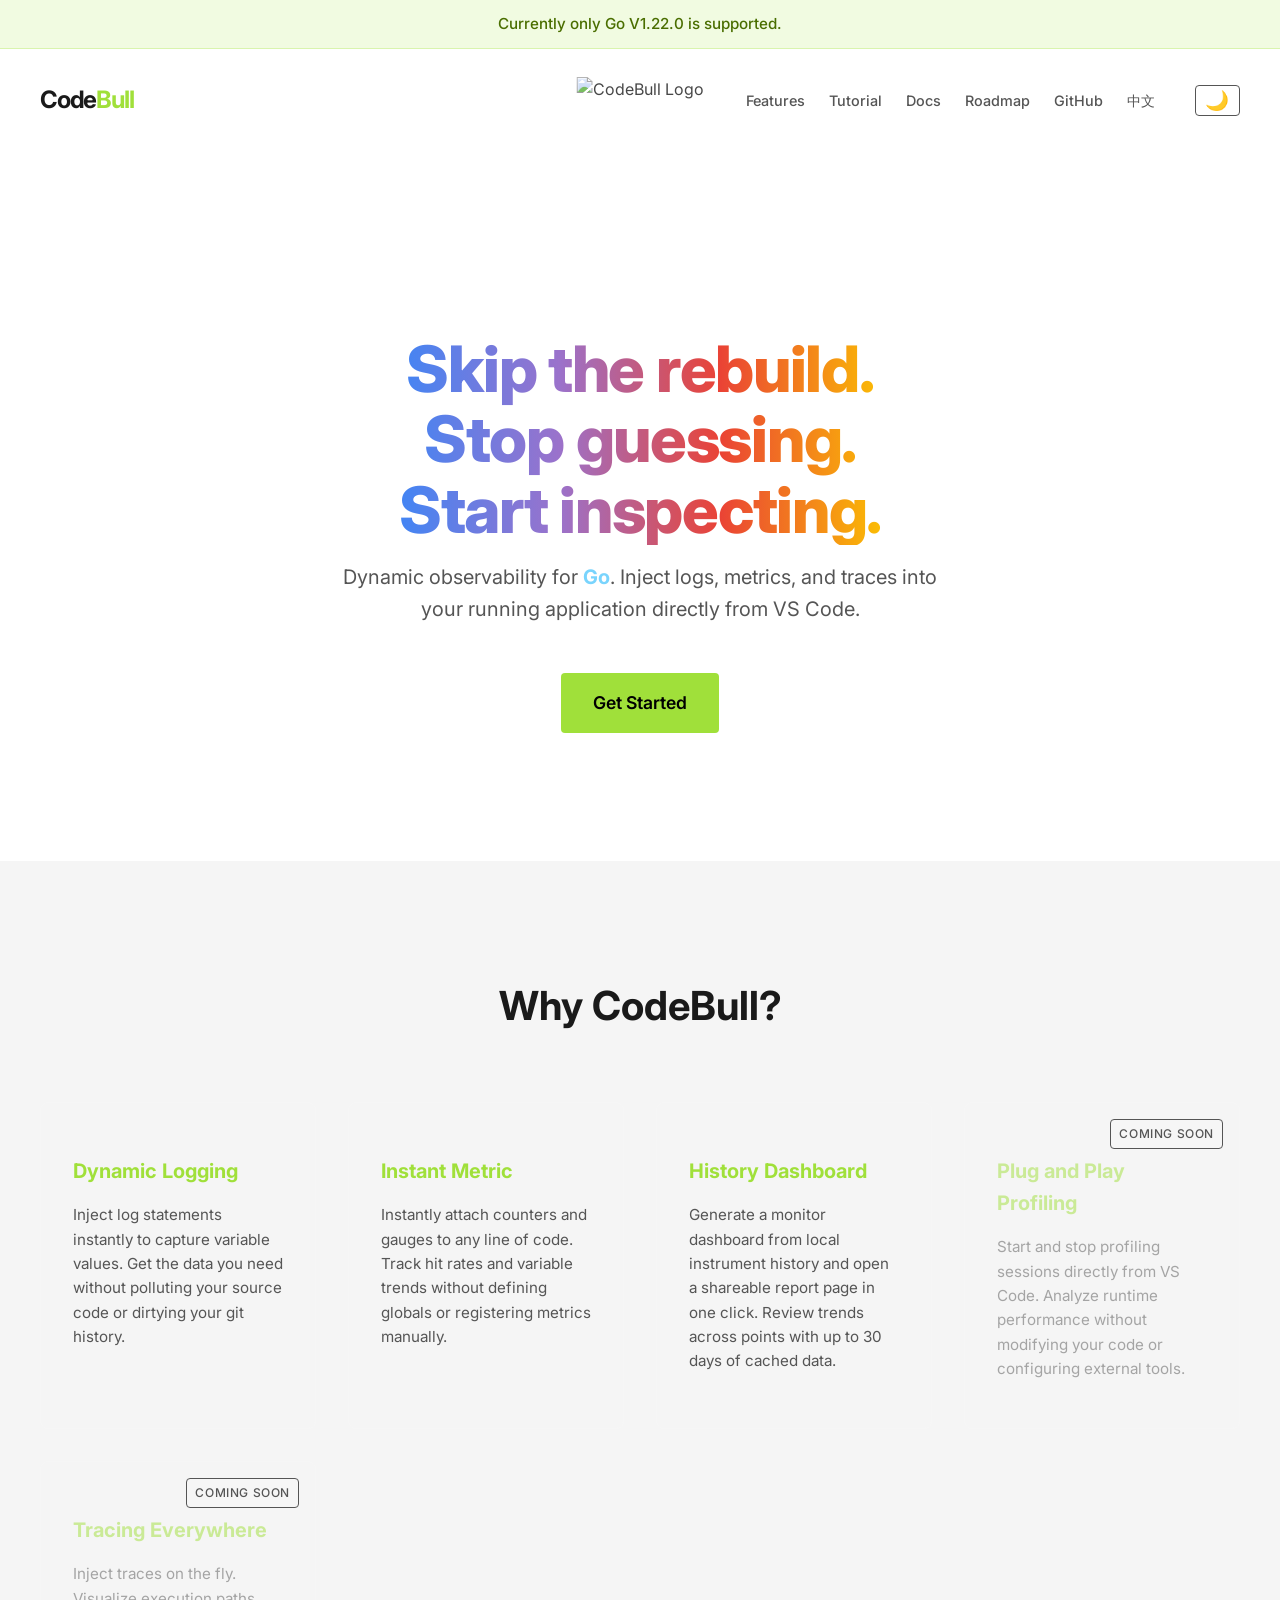
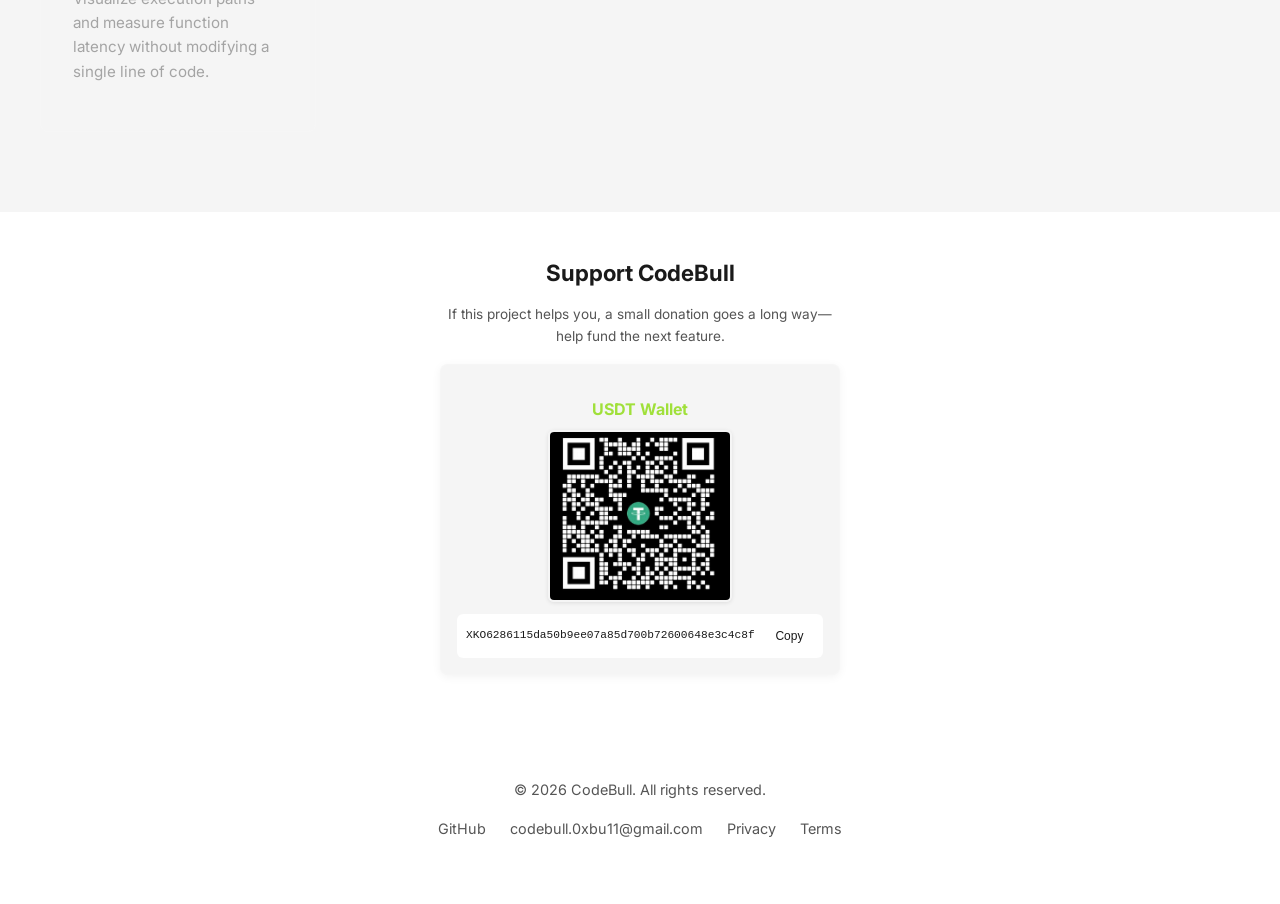
==== commit 2e5c1852: "add dashboard intro" ====
--- a/index.html
+++ b/index.html
@@ -30,7 +30,7 @@
                     <li><a href="tutorial.html">Tutorial</a></li>
                     <li><a href="docs.html">Docs</a></li>
                     <li><a href="roadmap.html">Roadmap</a></li>
-                    <li><a href="https://github.com/0xbu11/codebull-extension" target="_blank">GitHub</a></li>
+                    <li><a href="https://github.com/0xbu11/codebull" target="_blank">GitHub</a></li>
                     <li><a href="index_zh_TW.html" class="lang-switch">中文</a></li>
                     <li><button id="theme-toggle" class="theme-toggle" aria-label="Switch Theme">☀️</button></li>
                 </ul>
@@ -63,6 +63,11 @@
                         <h3>Instant Metric</h3>
                         <p>Instantly attach counters and gauges to any line of code. Track hit rates and variable trends
                             without defining globals or registering metrics manually.</p>
+                    </div>
+                    <div class="feature-card">
+                        <h3>History Dashboard</h3>
+                        <p>Generate a monitor dashboard from local instrument history and open a shareable report page in
+                            one click. Review trends across points with up to 30 days of cached data.</p>
                     </div>
                     <div class="feature-card coming-soon">
                         <span class="coming-soon-badge">Coming Soon</span>
@@ -101,7 +106,7 @@
         <div class="container">
             <p>&copy; 2026 CodeBull. All rights reserved.</p>
             <div class="links">
-                <a href="https://github.com/0xbu11/codebull-extension">GitHub</a>
+                <a href="https://github.com/0xbu11/codebull">GitHub</a>
                 <a href="mailto:codebull.0xbu11@gmail.com">codebull.0xbu11@gmail.com</a>
                 <a href="#">Privacy</a>
                 <a href="#">Terms</a>
@@ -110,4 +115,4 @@
     </footer>
 </body>
 
-</html>+</html>
--- a/style.css
+++ b/style.css
@@ -3,10 +3,10 @@
   --color-bg: #050505;
   --color-text: #ffffff;
   --color-text-secondary: #aaaaaa;
-  --color-accent: #FFC107;
-  --color-accent-hover: #FFD54F;
+  --color-accent: #ffc107;
+  --color-accent-hover: #ffd54f;
   --color-surface: #111111;
-  --font-family: 'Inter', system-ui, -apple-system, sans-serif;
+  --font-family: "Inter", system-ui, -apple-system, sans-serif;
   --max-width: 1200px;
   --spacing-unit: 1.5rem;
 }
@@ -18,8 +18,8 @@
   /* --color-accent: #D32F2F; */
   /* --color-accent: #F57F17; Old Orange */
   /* Hellcat Green - User preferred specific brand color */
-  --color-accent: #A0E03A;
-  --color-accent-hover: #8EC632;
+  --color-accent: #a0e03a;
+  --color-accent-hover: #8ec632;
   --color-surface: #f5f5f5;
   --color-border: #e0e0e0;
 }
@@ -49,7 +49,6 @@
   color: #24292e;
 }
 
-
 body {
   margin: 0;
   padding: 0;
@@ -100,14 +99,16 @@
 }
 
 header .container {
-  display: grid;
-  grid-template-columns: 1fr auto 1fr;
+  display: flex;
+  justify-content: space-between;
   align-items: center;
   position: relative;
-  gap: 1rem;
 }
 
 .header-logo-center {
+  position: absolute;
+  left: 50%;
+  transform: translateX(-50%);
   display: flex;
   justify-content: center;
 }
@@ -123,25 +124,48 @@
   font-size: 1.5rem;
   font-weight: 700;
   letter-spacing: -0.05em;
+  display: flex;
+  justify-content: flex-start;
+  flex: 1;
 }
 
 .logo span {
   color: var(--color-accent);
+}
+
+nav {
+  margin-left: auto;
+  flex: 1;
+  display: flex;
+  justify-content: flex-end;
 }
 
 nav ul {
   list-style: none;
   display: flex;
   justify-content: flex-end;
+  align-items: center;
   gap: 1.5rem;
   margin: 0;
   padding: 0;
 }
 
+@media (max-width: 1000px) {
+  .header-logo-center {
+    display: none;
+  }
+
+  .logo,
+  nav {
+    flex: unset;
+  }
+}
+
 nav a {
   font-size: 0.9rem;
   font-weight: 500;
   color: var(--color-text-secondary);
+  white-space: nowrap;
 }
 
 nav a:hover,
@@ -181,7 +205,7 @@
   margin-bottom: 1rem;
   line-height: 1.1;
   letter-spacing: -0.02em;
-  background: linear-gradient(90deg, #4285F4, #9B72CB, #EA4335, #FBBC04);
+  background: linear-gradient(90deg, #4285f4, #9b72cb, #ea4335, #fbbc04);
   -webkit-background-clip: text;
   background-clip: text;
   color: transparent;
@@ -198,7 +222,7 @@
 }
 
 .highlight-go {
-  color: #79D4FD;
+  color: #79d4fd;
   font-weight: 700;
 }
 
@@ -210,7 +234,9 @@
   border-radius: 4px;
   font-weight: 600;
   font-size: 1.1rem;
-  transition: transform 0.2s, background-color 0.2s;
+  transition:
+    transform 0.2s,
+    background-color 0.2s;
 }
 
 .btn:hover {
@@ -303,7 +329,11 @@
 .page-header {
   padding: 6rem 0 4rem;
   text-align: center;
-  background: linear-gradient(180deg, rgba(66, 133, 244, 0.05) 0%, transparent 100%);
+  background: linear-gradient(
+    180deg,
+    rgba(66, 133, 244, 0.05) 0%,
+    transparent 100%
+  );
 }
 
 .page-header h1 {
@@ -485,7 +515,6 @@
 }
 
 @media (max-width: 768px) {
-
   .step,
   .step:nth-child(even) {
     flex-direction: column;
@@ -657,7 +686,7 @@
   border-radius: 6px;
   border: 1px solid rgba(255, 255, 255, 0.1);
   overflow-x: auto;
-  font-family: 'Fira Code', monospace;
+  font-family: "Fira Code", monospace;
   font-size: 0.9rem;
   color: #a5d6ff;
   margin: 1rem 0;
@@ -758,7 +787,7 @@
 }
 
 .wallet-address {
-  font-family: 'Fira Code', monospace;
+  font-family: "Fira Code", monospace;
   font-size: 0.7rem;
   color: var(--color-text);
   word-break: break-all;
@@ -783,4 +812,4 @@
 .copy-btn:hover {
   background: var(--color-border);
   color: var(--color-accent);
-}+}
